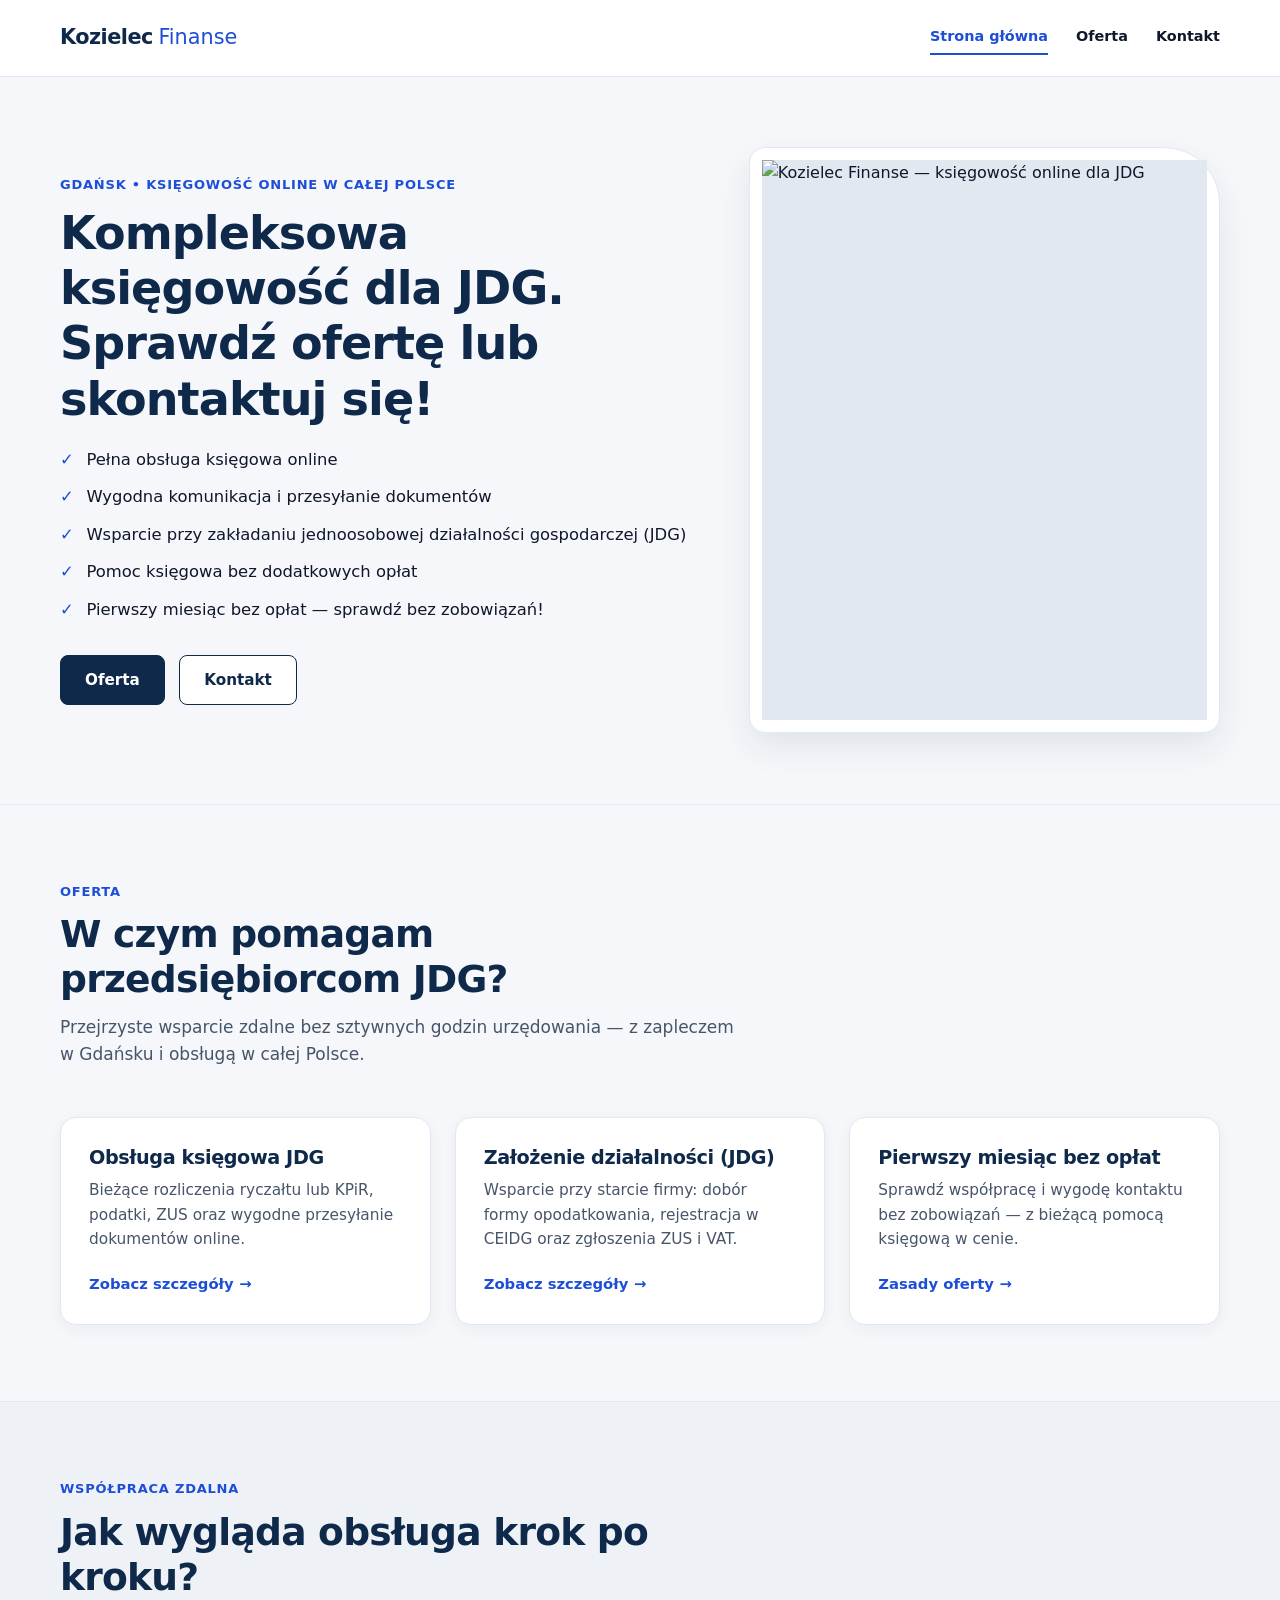
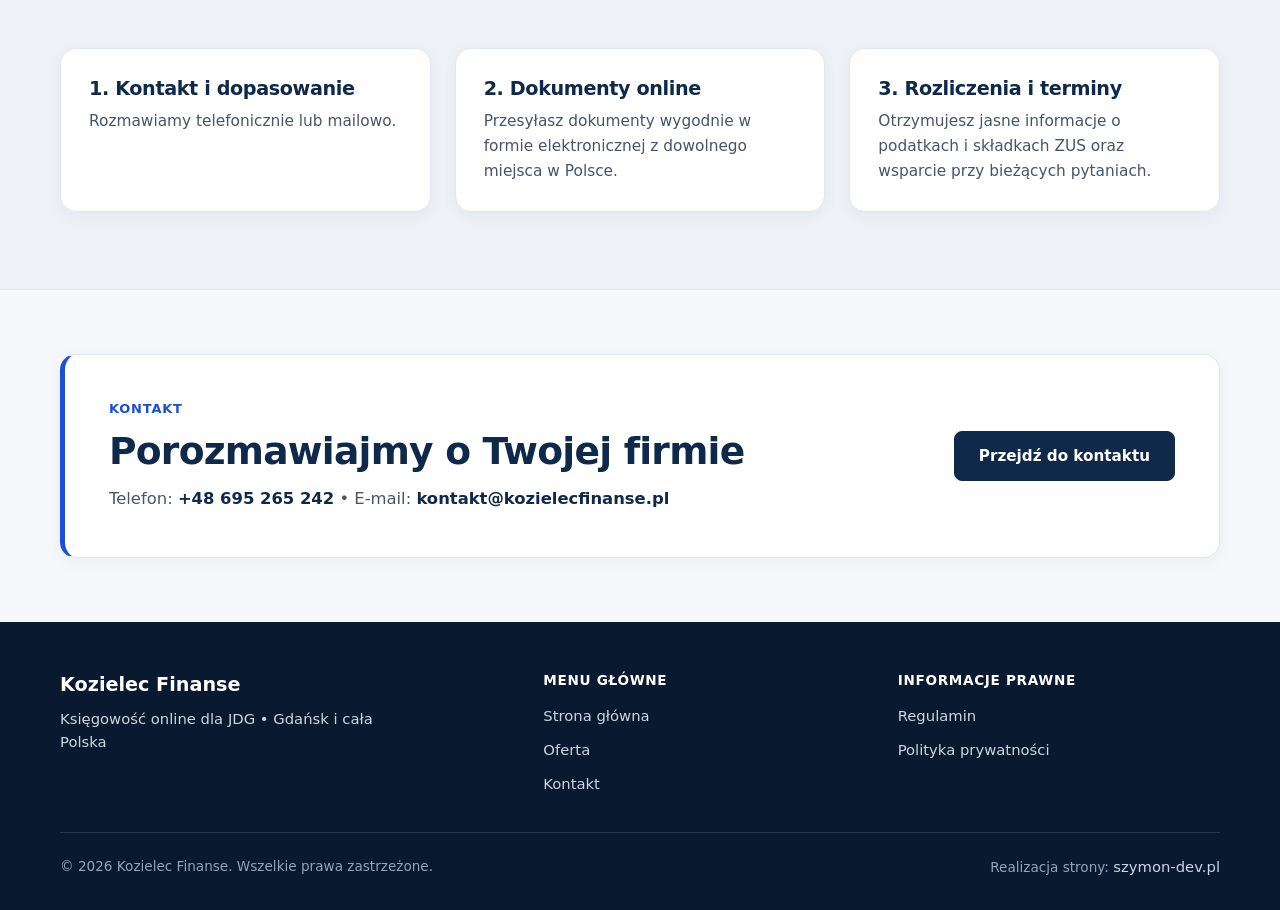
==== index.html @ 0cf9d6f8 "Add files via upload" ====
<!DOCTYPE html>
<html lang="pl">
<head>
  <meta charset="UTF-8" />
  <meta name="viewport" content="width=device-width, initial-scale=1.0" />

  <title>Kozielec Finanse — Usługi Księgowe</title>
  <meta
    name="description"
    content="Kompleksowa księgowość online dla jednoosobowych działalności gospodarczych (JDG) oraz wsparcie przy zakładaniu firmy. Gdańsk i cała Polska — pierwszy miesiąc bez opłat."
  />

  <!-- Udostępnianie w social mediach (po wdrożeniu pamiętaj o pliku og-image.jpg 1200x630) -->
  <meta property="og:type" content="website" />
  <meta property="og:locale" content="pl_PL" />
  <meta property="og:site_name" content="Kozielec Finanse" />
  <meta property="og:title" content="Kozielec Finanse — Usługi Księgowe" />
  <meta
    property="og:description"
    content="Kompleksowa księgowość online dla jednoosobowych działalności gospodarczych (JDG) oraz wsparcie przy zakładaniu firmy. Gdańsk i cała Polska."
  />
  <meta property="og:url" content="https://kozielecfinanse.pl/" />
  <meta property="og:image" content="https://kozielecfinanse.pl/assets/og-image.jpg" />
  <meta property="og:image:width" content="1200" />
  <meta property="og:image:height" content="630" />

  <link rel="canonical" href="https://kozielecfinanse.pl/" />
  <link rel="stylesheet" href="style.css" />

  <!-- Dane strukturalne dla SEO (pojedynczy, czysty blok JSON-LD) -->
  <script type="application/ld+json">
  {
    "@context": "https://schema.org",
    "@type": "AccountingService",
    "@id": "https://kozielecfinanse.pl/#organization",
    "name": "Kozielec Finanse",
    "url": "https://kozielecfinanse.pl/",
    "logo": "https://kozielecfinanse.pl/assets/logo.png",
    "image": "https://kozielecfinanse.pl/assets/doradca.jpg",
    "description": "Kompleksowa księgowość online dla jednoosobowych działalności gospodarczych (JDG) oraz wsparcie przy zakładaniu firmy. Gdańsk i cała Polska.",
    "telephone": "+48695265242",
    "email": "kontakt@kozielecfinanse.pl",
    "priceRange": "$$",
    "address": {
      "@type": "PostalAddress",
      "addressLocality": "Gdańsk",
      "addressRegion": "pomorskie",
      "addressCountry": "PL"
    },
    "areaServed": [
      {
        "@type": "City",
        "name": "Gdańsk"
      },
      {
        "@type": "Country",
        "name": "Polska"
      }
    ],
    "hasOfferCatalog": {
      "@type": "OfferCatalog",
      "name": "Usługi księgowe dla JDG",
      "itemListElement": [
        {
          "@type": "Offer",
          "itemOffered": {
            "@type": "Service",
            "name": "Pełna obsługa księgowa online dla JDG"
          }
        },
        {
          "@type": "Offer",
          "itemOffered": {
            "@type": "Service",
            "name": "Wsparcie przy zakładaniu jednoosobowej działalności gospodarczej (JDG)"
          }
        }
      ]
    }
  }
  </script>
</head>
<body>
  <a href="#main-content" class="skip-link">Przejdź do głównej treści</a>

  <header class="site-header">
    <div class="container header-inner">
      <a href="index.html" class="brand" aria-current="page">
        <span class="brand-name">Kozielec</span>
        <span class="brand-suffix">Finanse</span>
      </a>

      <nav class="main-nav" aria-label="Nawigacja główna">
        <a href="index.html" aria-current="page">Strona główna</a>
        <a href="oferta.html">Oferta</a>
        <a href="kontakt.html">Kontakt</a>
      </nav>
    </div>
  </header>

  <main id="main-content">
    <!-- 1. Sekcja Hero -->
    <section class="hero" aria-labelledby="hero-title">
      <div class="container hero-grid">
        <div class="hero-content">
          <p class="eyebrow">Gdańsk • Księgowość online w całej Polsce</p>
          <h1 id="hero-title">Kompleksowa księgowość dla JDG. Sprawdź ofertę lub skontaktuj się!</h1>

          <ul class="benefits-list">
            <li>Pełna obsługa księgowa online</li>
            <li>Wygodna komunikacja i przesyłanie dokumentów</li>
            <li>Wsparcie przy zakładaniu jednoosobowej działalności gospodarczej (JDG)</li>
            <li>Pomoc księgowa bez dodatkowych opłat</li>
            <li>Pierwszy miesiąc bez opłat — sprawdź bez zobowiązań!</li>
          </ul>

          <div class="hero-actions">
            <a href="oferta.html" class="btn btn--primary">Oferta</a>
            <a href="kontakt.html" class="btn btn--secondary">Kontakt</a>
          </div>
        </div>

        <div class="hero-media">
          <figure class="portrait-card">
            <img
              src="assets/mainPhoto.jpg"
              alt="Kozielec Finanse — księgowość online dla JDG"
              width="520"
              height="560"
              class="portrait-img"
            />
          </figure>
        </div>
      </div>
    </section>

    <!-- 2. Skrót oferty (prowadzi do podstrony Oferta) -->
    <section class="section" aria-labelledby="offer-preview-title">
      <div class="container">
        <header class="section-header">
          <p class="eyebrow">Oferta</p>
          <h2 id="offer-preview-title">W czym pomagam przedsiębiorcom JDG?</h2>
          <p class="section-desc">
            Przejrzyste wsparcie zdalne bez sztywnych godzin urzędowania — z zapleczem w Gdańsku i obsługą w całej Polsce.
          </p>
        </header>

        <div class="cards-grid">
          <article class="card">
            <h3>Obsługa księgowa JDG</h3>
            <p>Bieżące rozliczenia ryczałtu lub KPiR, podatki, ZUS oraz wygodne przesyłanie dokumentów online.</p>
            <a href="oferta.html#ksiegowosc">Zobacz szczegóły</a>
          </article>

          <article class="card">
            <h3>Założenie działalności (JDG)</h3>
            <p>Wsparcie przy starcie firmy: dobór formy opodatkowania, rejestracja w CEIDG oraz zgłoszenia ZUS i VAT.</p>
            <a href="oferta.html#zalozenie-jdg">Zobacz szczegóły</a>
          </article>

          <article class="card">
            <h3>Pierwszy miesiąc bez opłat</h3>
            <p>Sprawdź współpracę i wygodę kontaktu bez zobowiązań — z bieżącą pomocą księgową w cenie.</p>
            <a href="oferta.html#pierwszy-miesiac">Zasady oferty</a>
          </article>
        </div>
      </div>
    </section>

    <!-- 3. Prosty proces współpracy online -->
    <section class="section section--alt" aria-labelledby="process-title">
      <div class="container">
        <header class="section-header">
          <p class="eyebrow">Współpraca zdalna</p>
          <h2 id="process-title">Jak wygląda obsługa krok po kroku?</h2>
        </header>

        <ol class="steps-grid">
          <li class="step-card">
            <h3>1. Kontakt i dopasowanie</h3>
            <p>Rozmawiamy telefonicznie lub mailowo.</p>
          </li>
          <li class="step-card">
            <h3>2. Dokumenty online</h3>
            <p>Przesyłasz dokumenty wygodnie w formie elektronicznej z dowolnego miejsca w Polsce.</p>
          </li>
          <li class="step-card">
            <h3>3. Rozliczenia i terminy</h3>
            <p>Otrzymujesz jasne informacje o podatkach i składkach ZUS oraz wsparcie przy bieżących pytaniach.</p>
          </li>
        </ol>
      </div>
    </section>

    <!-- 4. Wezwanie do kontaktu (prowadzi do podstrony Kontakt) -->
    <section class="section section--cta" aria-labelledby="cta-title">
      <div class="container cta-box">
        <div>
          <p class="eyebrow">Kontakt</p>
          <h2 id="cta-title">Porozmawiajmy o Twojej firmie</h2>
          <p>
            Telefon: <a href="tel:+48695265242">+48 695 265 242</a> • E-mail: <a href="mailto:kontakt@kozielecfinanse.pl">kontakt@kozielecfinanse.pl</a>
          </p>
        </div>

        <div class="cta-actions">
          <a href="kontakt.html" class="btn btn--primary">Przejdź do kontaktu</a>
        </div>
      </div>
    </section>
  </main>

  <!-- Stopka z podziałem na Menu główne i Informacje prawne -->
  <footer class="site-footer">
    <div class="container footer-grid">
      <div>
        <p class="footer-brand">Kozielec Finanse</p>
        <p class="footer-copy">Księgowość online dla JDG • Gdańsk i cała Polska</p>
      </div>

      <nav class="footer-nav" aria-label="Menu główne w stopce">
        <p class="footer-heading">Menu główne</p>
        <ul>
          <li><a href="index.html">Strona główna</a></li>
          <li><a href="oferta.html">Oferta</a></li>
          <li><a href="kontakt.html">Kontakt</a></li>
        </ul>
      </nav>

      <nav class="footer-nav" aria-label="Informacje prawne">
        <p class="footer-heading">Informacje prawne</p>
        <ul>
          <li><a href="regulamin.html">Regulamin</a></li>
          <li><a href="polityka-prywatnosci.html">Polityka prywatności</a></li>
        </ul>
      </nav>
    </div>

    <div class="container footer-bottom">
      <p>&copy; 2026 Kozielec Finanse. Wszelkie prawa zastrzeżone.</p>
      <p class="footer-credit">
        Realizacja strony: <a href="https://szymon-dev.pl/" target="_blank" rel="noopener noreferrer">szymon-dev.pl</a>
      </p>
    </div>
  </footer>
</body>
</html>
---- style.css ----
:root {
  --bg-page: #f5f7fa;
  --bg-surface: #ffffff;
  --bg-alt: #eef2f7;
  --bg-footer: #091a30;

  --text-main: #0f172a;
  --text-muted: #475569;
  --text-on-dark: #f8fafc;
  --text-muted-on-dark: #cbd5e1;

  --color-primary: #0f294a;
  --color-primary-hover: #173b69;
  --color-accent: #1d4ed8;
  --color-accent-hover: #1e40af;
  --color-accent-soft: #eff6ff;

  --border-subtle: #e2e8f0;
  --border-strong: #cbd5e1;

  --radius-sm: 8px;
  --radius-md: 16px;
  --radius-portrait: 16px 56px 16px 16px;

  --shadow-sm: 0 4px 16px rgba(15, 41, 74, 0.05);
  --shadow-md: 0 14px 34px rgba(15, 41, 74, 0.09);

  --container-max: 1160px;
  --container-narrow: 820px;
}

*,
*::before,
*::after {
  box-sizing: border-box;
}

html {
  scroll-behavior: smooth;
}

body {
  margin: 0;
  min-height: 100vh;
  display: flex;
  flex-direction: column;
  font-family: system-ui, -apple-system, BlinkMacSystemFont, "Segoe UI", Roboto, sans-serif;
  background-color: var(--bg-page);
  color: var(--text-main);
  line-height: 1.6;
  -webkit-font-smoothing: antialiased;
}

main {
  flex: 1;
}

img {
  max-width: 100%;
  display: block;
}

.skip-link {
  position: absolute;
  left: -9999px;
  top: 0.75rem;
  background-color: var(--color-primary);
  color: #ffffff;
  padding: 0.65rem 1rem;
  border-radius: var(--radius-sm);
  font-weight: 600;
  text-decoration: none;
  z-index: 100;
}

.skip-link:focus {
  left: 0.75rem;
}

a:focus-visible,
button:focus-visible,
input:focus-visible,
select:focus-visible,
textarea:focus-visible,
summary:focus-visible {
  outline: 3px solid var(--color-accent);
  outline-offset: 2px;
}

h1,
h2,
h3 {
  margin-top: 0;
  color: var(--color-primary);
  line-height: 1.2;
  letter-spacing: -0.02em;
}

h1 {
  font-size: clamp(2rem, 3.6vw, 2.95rem);
  margin-bottom: 1.25rem;
}

h2 {
  font-size: clamp(1.65rem, 3vw, 2.35rem);
  margin-bottom: 0.75rem;
}

h3 {
  font-size: 1.2rem;
  margin-bottom: 0.6rem;
}

p {
  margin-top: 0;
}

.eyebrow {
  margin: 0 0 0.6rem;
  font-size: 0.8125rem;
  font-weight: 700;
  letter-spacing: 0.06em;
  text-transform: uppercase;
  color: var(--color-accent);
}

.container {
  width: min(100% - 2rem, var(--container-max));
  margin-inline: auto;
}

.container--narrow {
  width: min(100% - 2rem, var(--container-narrow));
}

.section {
  padding-block: clamp(3.25rem, 6vw, 5.25rem);
}

.section--alt {
  background-color: var(--bg-alt);
  border-block: 1px solid var(--border-subtle);
}

.section-header {
  max-width: 680px;
  margin-bottom: clamp(2rem, 4vw, 3rem);
}

.section-desc {
  margin: 0;
  color: var(--text-muted);
  font-size: 1.0625rem;
}

.btn {
  display: inline-flex;
  align-items: center;
  justify-content: center;
  min-height: 48px;
  padding: 0.75rem 1.5rem;
  border-radius: var(--radius-sm);
  font-size: 0.95rem;
  font-weight: 600;
  text-decoration: none;
  cursor: pointer;
  transition: background-color 0.2s ease, color 0.2s ease, border-color 0.2s ease, transform 0.15s ease;
}

.btn:active {
  transform: translateY(1px);
}

.btn--primary {
  background-color: var(--color-primary);
  color: #ffffff;
  border: 1.5px solid var(--color-primary);
}

.btn--primary:hover {
  background-color: var(--color-primary-hover);
  border-color: var(--color-primary-hover);
}

.btn--secondary {
  background-color: var(--bg-surface);
  color: var(--color-primary);
  border: 1.5px solid var(--color-primary);
}

.btn--secondary:hover {
  background-color: var(--color-accent-soft);
}

.site-header {
  position: sticky;
  top: 0;
  z-index: 20;
  background-color: rgba(255, 255, 255, 0.96);
  backdrop-filter: blur(8px);
  border-bottom: 1px solid var(--border-subtle);
}

.header-inner {
  min-height: 76px;
  display: flex;
  align-items: center;
  justify-content: space-between;
  gap: 1.5rem;
}

.brand {
  display: inline-flex;
  align-items: baseline;
  gap: 0.35rem;
  text-decoration: none;
  font-size: 1.3rem;
}

.brand-name {
  font-weight: 800;
  color: var(--color-primary);
  letter-spacing: -0.025em;
}

.brand-suffix {
  font-weight: 500;
  color: var(--color-accent);
}

.main-nav {
  display: flex;
  align-items: center;
  gap: 1.75rem;
}

.main-nav a {
  text-decoration: none;
  color: var(--text-main);
  font-size: 0.9rem;
  font-weight: 600;
  padding-block: 0.3rem;
  border-bottom: 2px solid transparent;
  transition: color 0.2s ease, border-color 0.2s ease;
}

.main-nav a:hover,
.main-nav a[aria-current="page"] {
  color: var(--color-accent);
  border-bottom-color: var(--color-accent);
}

.hero {
  padding-block: clamp(2.75rem, 5.5vw, 5rem);
  border-bottom: 1px solid var(--border-subtle);
}

.hero-grid {
  display: grid;
  grid-template-columns: minmax(0, 1.15fr) minmax(0, 0.85fr);
  align-items: center;
  gap: clamp(2rem, 4vw, 4rem);
}

.benefits-list {
  list-style: none;
  margin: 0 0 2rem;
  padding: 0;
  display: grid;
  gap: 0.7rem;
}

.benefits-list li {
  position: relative;
  padding-left: 1.65rem;
  color: var(--text-main);
  font-size: 1.025rem;
}

.benefits-list li::before {
  content: "✓";
  position: absolute;
  left: 0;
  top: 0;
  color: var(--color-accent);
  font-weight: 700;
}

.hero-actions {
  display: flex;
  flex-wrap: wrap;
  gap: 0.9rem;
}

.portrait-card {
  margin: 0;
  background-color: var(--bg-surface);
  border: 1px solid var(--border-subtle);
  border-radius: var(--radius-portrait);
  padding: 0.75rem;
  box-shadow: var(--shadow-md);
}

.portrait-img {
  width: 100%;
  aspect-ratio: 4 / 4.3;
  object-fit: cover;
  object-position: top center;
  border-radius: calc(var(--radius-portrait) - 6px);
  background-color: #e2e8f0;
}

.cards-grid {
  display: grid;
  grid-template-columns: repeat(3, minmax(0, 1fr));
  gap: 1.5rem;
  align-items: stretch;
}

.card {
  background-color: var(--bg-surface);
  border: 1px solid var(--border-subtle);
  border-radius: var(--radius-md);
  padding: 1.75rem;
  box-shadow: var(--shadow-sm);
  display: flex;
  flex-direction: column;
  transition: border-color 0.2s ease, box-shadow 0.2s ease;
}

.card:hover {
  border-color: #bfdbfe;
  box-shadow: var(--shadow-md);
}

.card p {
  color: var(--text-muted);
  font-size: 0.96rem;
  flex-grow: 1;
  margin-bottom: 1.25rem;
}

.card a {
  align-self: flex-start;
  color: var(--color-accent);
  font-weight: 600;
  font-size: 0.925rem;
  text-decoration: none;
  display: inline-flex;
  align-items: center;
  gap: 0.35rem;
}

.card a::after {
  content: "→";
  transition: transform 0.2s ease;
}

.card a:hover {
  color: var(--color-accent-hover);
  text-decoration: underline;
}

.card a:hover::after {
  transform: translateX(3px);
}

.steps-grid {
  list-style: none;
  margin: 0;
  padding: 0;
  display: grid;
  grid-template-columns: repeat(3, minmax(0, 1fr));
  gap: 1.5rem;
}

.step-card {
  background-color: var(--bg-surface);
  border: 1px solid var(--border-subtle);
  border-radius: var(--radius-md);
  padding: 1.75rem;
  box-shadow: var(--shadow-sm);
}

.step-card p {
  margin: 0;
  color: var(--text-muted);
  font-size: 0.96rem;
}

.section--cta {
  padding-block: clamp(2.5rem, 5vw, 4rem);
}

.cta-box {
  background-color: var(--bg-surface);
  border: 1px solid var(--border-subtle);
  border-left: 5px solid var(--color-accent);
  border-radius: var(--radius-md);
  padding: clamp(1.75rem, 3.5vw, 2.75rem);
  box-shadow: var(--shadow-sm);
  display: flex;
  flex-wrap: wrap;
  align-items: center;
  justify-content: space-between;
  gap: 1.5rem;
}

.cta-box p:last-child {
  margin-bottom: 0;
  color: var(--text-muted);
  font-size: 1.025rem;
}

.cta-box a:not(.btn) {
  color: var(--color-primary);
  font-weight: 600;
  text-decoration: none;
}

.cta-box a:not(.btn):hover {
  color: var(--color-accent);
  text-decoration: underline;
}

/* Podstrona Kontakt */
.contact-section {
  flex: 1;
  display: flex;
  align-items: center;
  justify-content: center;
  padding-block: clamp(3.25rem, 6vw, 5.25rem);
}

.contact-box {
  text-align: center;
}

.contact-subtitle {
  margin: 0 0 2rem;
  color: var(--text-muted);
  font-size: 1.0625rem;
}

.contact-actions {
  display: flex;
  flex-wrap: wrap;
  justify-content: center;
  gap: 1rem;
}

.contact-btn {
  display: inline-flex;
  align-items: center;
  justify-content: center;
  gap: 0.65rem;
  min-height: 54px;
  padding: 0.85rem 1.65rem;
  background-color: var(--bg-surface);
  color: var(--color-accent);
  border: 1.5px solid var(--color-accent);
  border-radius: var(--radius-sm);
  box-shadow: 0 4px 10px rgba(15, 41, 74, 0.14);
  font-size: 1.05rem;
  font-weight: 600;
  text-decoration: none;
  font-variant-numeric: tabular-nums;
  transition: background-color 0.2s ease, transform 0.15s ease, box-shadow 0.2s ease;
}

.contact-btn:hover {
  background-color: var(--color-accent-soft);
  box-shadow: 0 6px 14px rgba(15, 41, 74, 0.18);
}

.contact-btn:active {
  transform: translateY(1px);
}

.contact-btn:focus-visible {
  outline: 3px solid var(--color-primary);
  outline-offset: 2px;
}

.contact-btn__icon {
  width: 20px;
  height: 20px;
  flex-shrink: 0;
  color: var(--color-accent);
}

/* Podstrona Oferta */
.offer-section {
  flex: 1;
  display: flex;
  align-items: center;
  padding-block: clamp(3rem, 5.5vw, 4.75rem);
}

.offer-card {
  background-color: var(--bg-surface);
  border: 1px solid var(--border-subtle);
  border-radius: var(--radius-md);
  box-shadow: var(--shadow-md);
  display: grid;
  grid-template-columns: minmax(0, 1.65fr) minmax(260px, 1fr);
  overflow: hidden;
}

.offer-main {
  padding: clamp(2rem, 3.5vw, 2.75rem) clamp(1.75rem, 3.5vw, 3rem);
  border-right: 1px solid var(--border-subtle);
}

.offer-label {
  margin: 0 0 1.25rem;
  font-size: 0.8125rem;
  font-weight: 700;
  letter-spacing: 0.08em;
  text-transform: uppercase;
  color: var(--color-accent);
}

.offer-intro {
  margin: 0 auto 1rem;
  max-width: 52ch;
  text-align: center;
  color: var(--text-muted);
}

.offer-promo {
  margin: 0 0 2rem;
  text-align: center;
  font-weight: 700;
  color: var(--color-primary);
}

.offer-list {
  list-style: none;
  margin: 0 auto;
  padding: 0;
  max-width: 520px;
  display: grid;
  gap: 0.7rem;
}

.offer-list li {
  position: relative;
  padding-left: 1.65rem;
  color: var(--text-main);
}

.offer-list li::before {
  content: "✓";
  position: absolute;
  left: 0;
  top: 0;
  color: var(--color-accent);
  font-weight: 700;
}

.offer-pricing {
  padding: clamp(2rem, 3.5vw, 2.75rem) clamp(1.5rem, 3vw, 2.25rem);
  background-color: var(--bg-alt);
  display: flex;
  flex-direction: column;
  align-items: center;
  justify-content: center;
  text-align: center;
}

.offer-price-label {
  margin: 0 0 1.25rem;
  font-size: 0.8125rem;
  font-weight: 700;
  letter-spacing: 0.08em;
  text-transform: uppercase;
  color: var(--color-accent);
}

.offer-price {
  margin: 0;
  display: inline-flex;
  align-items: baseline;
  gap: 0.35rem;
  color: var(--color-primary);
  font-variant-numeric: tabular-nums;
}

.offer-price__prefix {
  font-size: 1.35rem;
  font-weight: 500;
  color: var(--text-muted);
}

.offer-price__amount {
  font-size: clamp(2.75rem, 4.5vw, 3.75rem);
  font-weight: 700;
  line-height: 1;
}

.offer-price__currency {
  font-size: 1.35rem;
  font-weight: 500;
  color: var(--text-muted);
}

.offer-price-note {
  margin: 0.65rem 0 1.75rem;
  font-size: 0.925rem;
  color: var(--text-muted);
}

.offer-cta-btn {
  display: inline-flex;
  align-items: center;
  justify-content: center;
  min-height: 48px;
  min-width: 190px;
  padding: 0.75rem 1.5rem;
  background-color: var(--color-primary);
  color: #ffffff;
  border: 1.5px solid var(--color-primary);
  border-radius: var(--radius-sm);
  text-decoration: none;
  font-size: 0.95rem;
  font-weight: 600;
  transition: background-color 0.2s ease, border-color 0.2s ease, transform 0.15s ease;
}

.offer-cta-btn:hover {
  background-color: var(--color-primary-hover);
  border-color: var(--color-primary-hover);
}

.offer-cta-btn:active {
  transform: translateY(1px);
}

/* Podstrony prawne (Regulamin, Polityka Prywatności) */
.legal-section {
  flex: 1;
  padding-block: clamp(3rem, 5.5vw, 4.75rem);
}

.legal-card {
  background-color: var(--bg-surface);
  border: 1px solid var(--border-subtle);
  border-radius: var(--radius-md);
  box-shadow: var(--shadow-sm);
  padding: clamp(2rem, 3.5vw, 2.75rem) clamp(1.75rem, 3.5vw, 3rem);
}

.legal-card p {
  margin: 0;
  color: var(--text-muted);
  line-height: 1.7;
}

/* Stopka */
.site-footer {
  background-color: var(--bg-footer);
  color: var(--text-muted-on-dark);
  padding-top: 3rem;
  padding-bottom: 2rem;
}

.footer-grid {
  display: grid;
  grid-template-columns: 1.4fr 1fr 1fr;
  gap: 2rem;
  padding-bottom: 2.25rem;
  border-bottom: 1px solid rgba(255, 255, 255, 0.12);
}

.footer-brand {
  margin: 0 0 0.4rem;
  font-size: 1.2rem;
  font-weight: 700;
  color: #ffffff;
}

.footer-copy,
.footer-contact-line {
  margin: 0 0 0.35rem;
  font-size: 0.925rem;
  max-width: 34ch;
}

.footer-contact-line:last-child {
  margin-bottom: 0;
}

.footer-contact-line a {
  color: var(--text-muted-on-dark);
  text-decoration: none;
  transition: color 0.2s ease;
}

.footer-contact-line a:hover {
  color: #ffffff;
  text-decoration: underline;
}

.footer-heading {
  margin: 0 0 0.75rem;
  font-size: 0.85rem;
  font-weight: 700;
  letter-spacing: 0.05em;
  text-transform: uppercase;
  color: #ffffff;
}

.footer-nav ul {
  list-style: none;
  margin: 0;
  padding: 0;
  display: grid;
  gap: 0.5rem;
}

.footer-nav a,
.footer-bottom a {
  color: var(--text-muted-on-dark);
  text-decoration: none;
  font-size: 0.925rem;
  transition: color 0.2s ease;
}

.footer-nav a:hover,
.footer-bottom a:hover {
  color: #ffffff;
  text-decoration: underline;
}

.footer-bottom {
  padding-top: 1.35rem;
  display: flex;
  flex-wrap: wrap;
  justify-content: space-between;
  align-items: center;
  gap: 0.75rem 1.5rem;
  font-size: 0.85rem;
  color: #94a3b8;
}

.footer-bottom p {
  margin: 0;
}

@media (max-width: 920px) {
  .hero-grid {
    grid-template-columns: 1fr;
  }

  .cards-grid,
  .steps-grid {
    grid-template-columns: 1fr;
  }

  .offer-card {
    grid-template-columns: 1fr;
  }

  .offer-main {
    border-right: none;
    border-bottom: 1px solid var(--border-subtle);
  }

  .footer-grid {
    grid-template-columns: 1fr 1fr;
  }
}

@media (max-width: 600px) {
  .header-inner {
    flex-wrap: wrap;
    padding-block: 0.75rem;
  }

  .main-nav {
    width: 100%;
    justify-content: space-between;
    gap: 1rem;
  }

  .footer-grid {
    grid-template-columns: 1fr;
  }
}
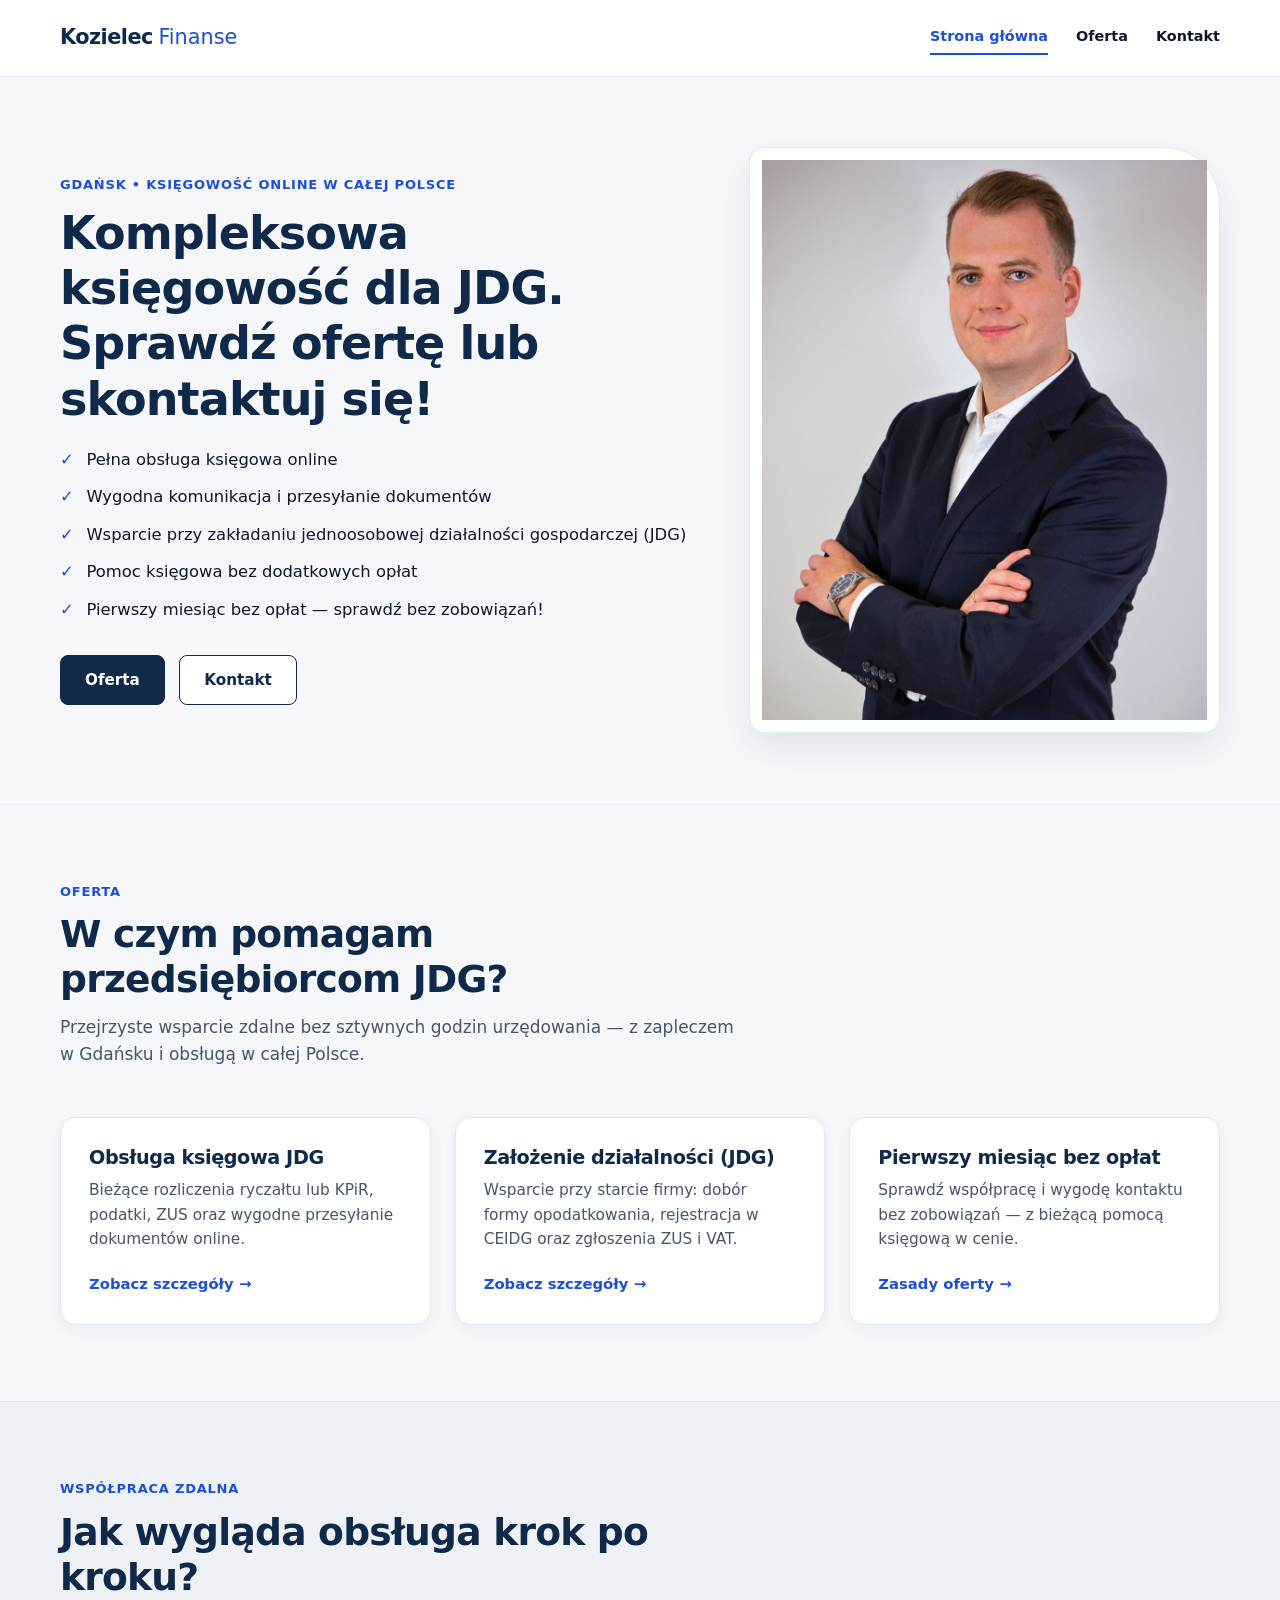
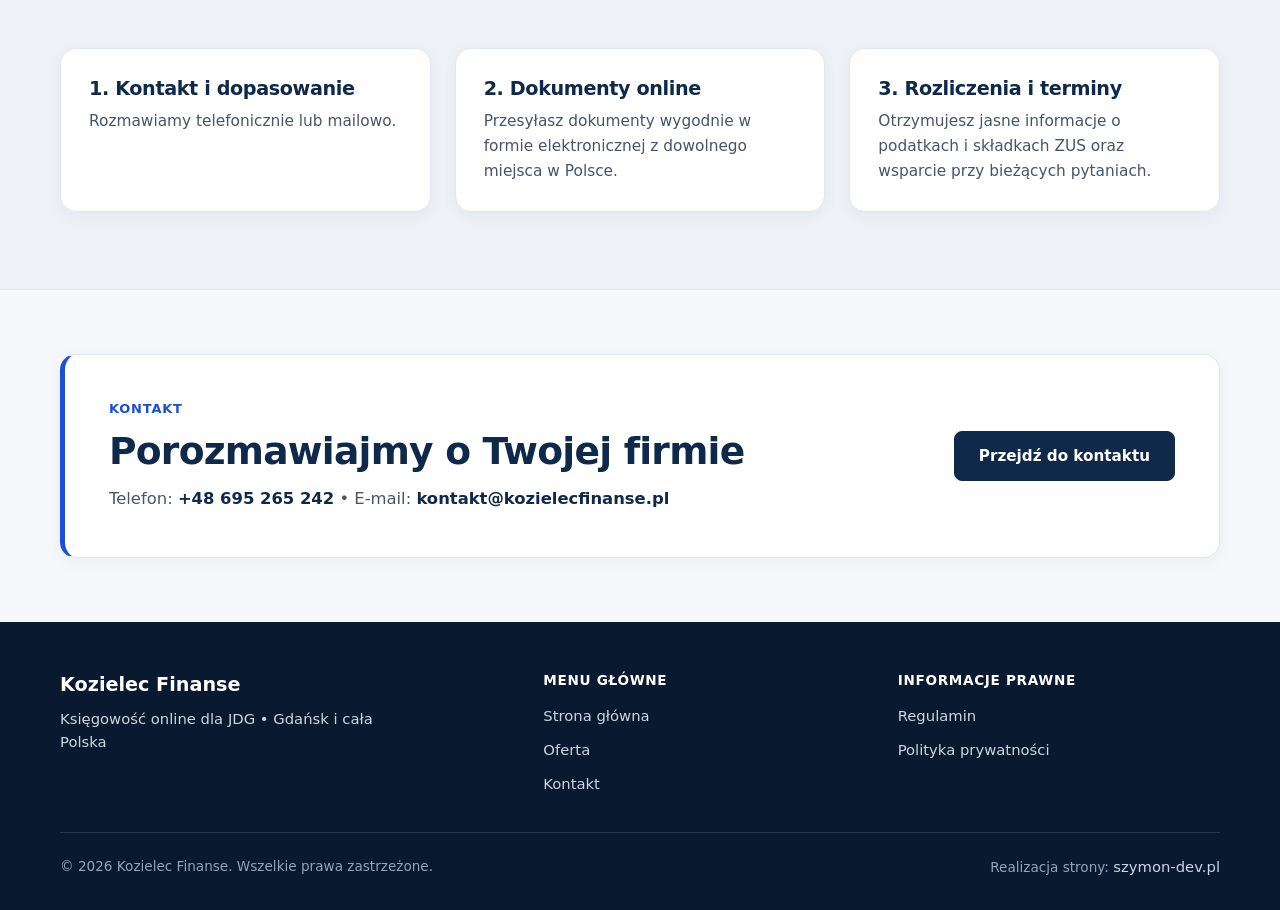
==== commit 99d98ea5: "Fix HTML encoding issues in index.html" ====
--- a/index.html
+++ b/index.html
@@ -123,7 +123,7 @@
         <div class="hero-media">
           <figure class="portrait-card">
             <img
-              src="assets/mainPhoto.jpg"
+              src="mainPhoto.jpg"
               alt="Kozielec Finanse — księgowość online dla JDG"
               width="520"
               height="560"
@@ -244,4 +244,4 @@
     </div>
   </footer>
 </body>
-</html>+</html>
